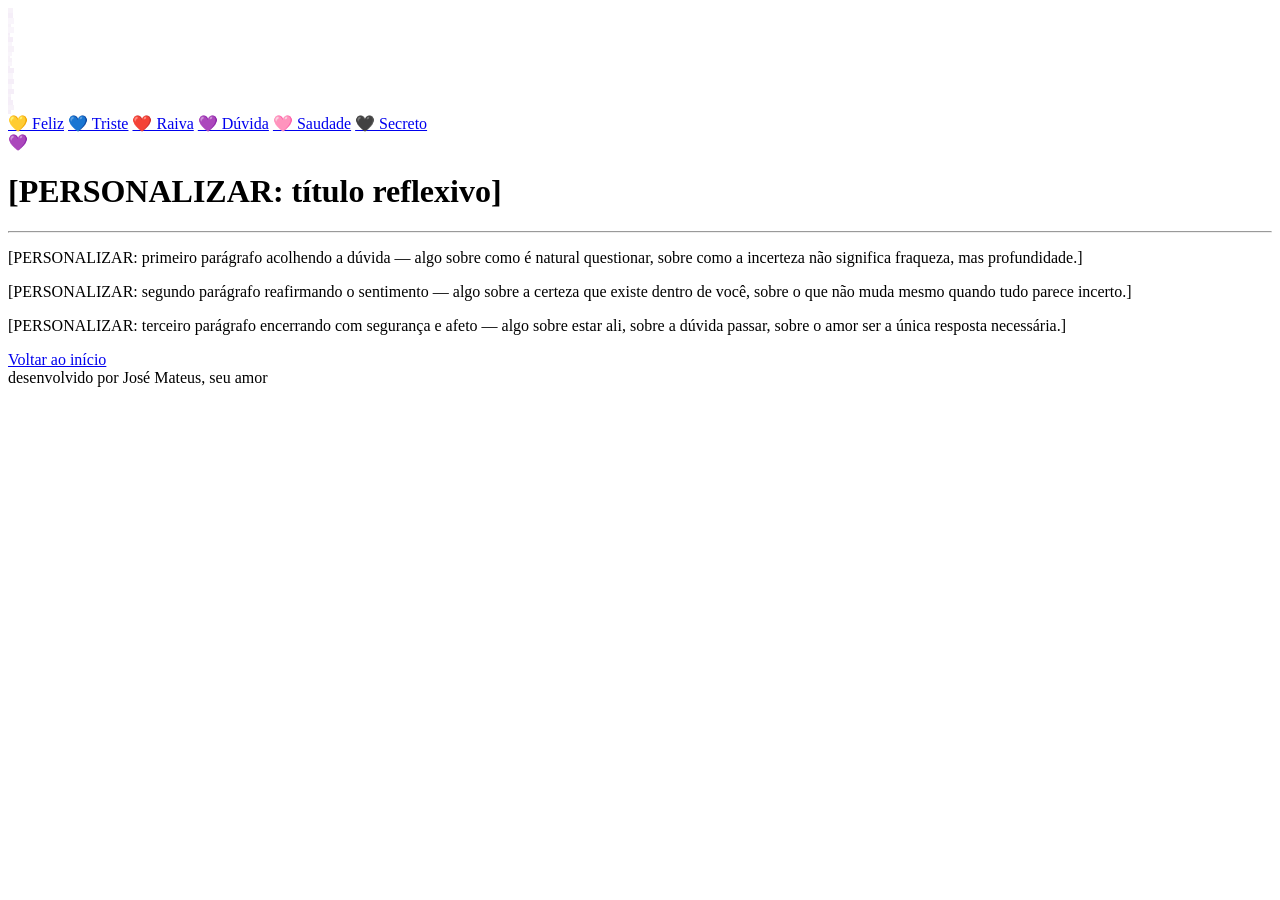
==== duvida.html @ cfa59cf8 "Create duvida.html" ====
<!DOCTYPE html>
<html lang="pt-BR">
<head>
  <meta charset="UTF-8">
  <meta name="viewport" content="width=device-width, initial-scale=1.0">
  <title>💜 Dúvida</title>
  <link rel="stylesheet" href="../style.css">
</head>
<body class="pagina-duvida">

  <!-- PARTÍCULAS -->
  <div class="particulas" id="particulas"></div>

  <!-- NAVBAR -->
  <header class="navbar">
    <nav>
      <a href="feliz.html">💛 Feliz</a>
      <a href="triste.html">💙 Triste</a>
      <a href="raiva.html">❤️ Raiva</a>
      <a href="duvida.html" class="active">💜 Dúvida</a>
      <a href="saudade.html">🩷 Saudade</a>
      <a href="secreto.html">🖤 Secreto</a>
    </nav>
  </header>

  <!-- CONTEÚDO -->
  <main class="conteudo-principal">
    <div class="emoji-principal fade-in">💜</div>
    <h1 class="titulo-cursivo fade-in fade-in-delay-1">[PERSONALIZAR: título reflexivo]</h1>
    <hr class="separador fade-in fade-in-delay-2">
    <p class="texto-corpo fade-in fade-in-delay-2">
      [PERSONALIZAR: primeiro parágrafo acolhendo a dúvida — algo sobre como é natural questionar, sobre como a incerteza não significa fraqueza, mas profundidade.]
    </p>
    <p class="texto-corpo fade-in fade-in-delay-3">
      [PERSONALIZAR: segundo parágrafo reafirmando o sentimento — algo sobre a certeza que existe dentro de você, sobre o que não muda mesmo quando tudo parece incerto.]
    </p>
    <p class="texto-corpo fade-in fade-in-delay-4">
      [PERSONALIZAR: terceiro parágrafo encerrando com segurança e afeto — algo sobre estar ali, sobre a dúvida passar, sobre o amor ser a única resposta necessária.]
    </p>
    <a href="../index.html" class="btn fade-in fade-in-delay-5">Voltar ao início</a>
  </main>

  <!-- ASSINATURA -->
  <footer class="assinatura fade-in fade-in-delay-6">
    desenvolvido por José Mateus, seu amor
  </footer>

  <!-- SCRIPT DE PARTÍCULAS -->
  <script>
    (function() {
      const container = document.getElementById('particulas');
      const cores = ['rgba(155, 89, 182, 0.1)', 'rgba(176, 124, 198, 0.08)', 'rgba(142, 68, 173, 0.07)'];
      for (let i = 0; i < 25; i++) {
        const p = document.createElement('div');
        p.classList.add('particula');
        const tamanho = Math.random() * 4 + 2;
        p.style.width = tamanho + 'px';
        p.style.height = tamanho + 'px';
        p.style.left = Math.random() * 100 + '%';
        p.style.bottom = '-10px';
        p.style.background = cores[Math.floor(Math.random() * cores.length)];
        p.style.animationDuration = (Math.random() * 15 + 10) + 's';
        p.style.animationDelay = (Math.random() * 10) + 's';
        container.appendChild(p);
      }
    })();
  </script>

</body>
</html>
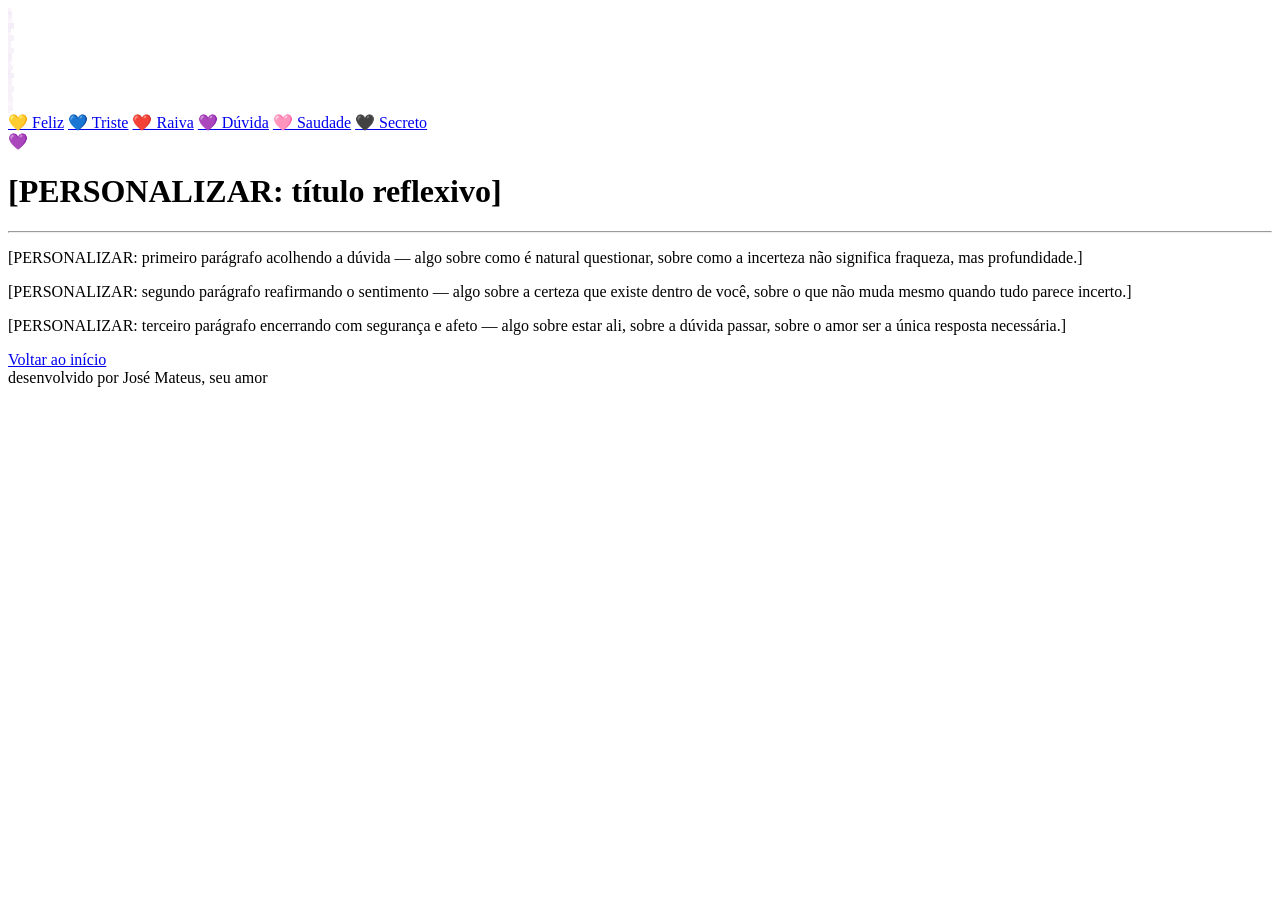
==== commit a64eb73c: "Update duvida.html" ====
--- a/duvida.html
+++ b/duvida.html
@@ -4,7 +4,7 @@
   <meta charset="UTF-8">
   <meta name="viewport" content="width=device-width, initial-scale=1.0">
   <title>💜 Dúvida</title>
-  <link rel="stylesheet" href="../style.css">
+  <link rel="stylesheet" href="style.css">
 </head>
 <body class="pagina-duvida">
 
@@ -37,7 +37,7 @@
     <p class="texto-corpo fade-in fade-in-delay-4">
       [PERSONALIZAR: terceiro parágrafo encerrando com segurança e afeto — algo sobre estar ali, sobre a dúvida passar, sobre o amor ser a única resposta necessária.]
     </p>
-    <a href="../index.html" class="btn fade-in fade-in-delay-5">Voltar ao início</a>
+    <a href="index.html" class="btn fade-in fade-in-delay-5">Voltar ao início</a>
   </main>
 
   <!-- ASSINATURA -->
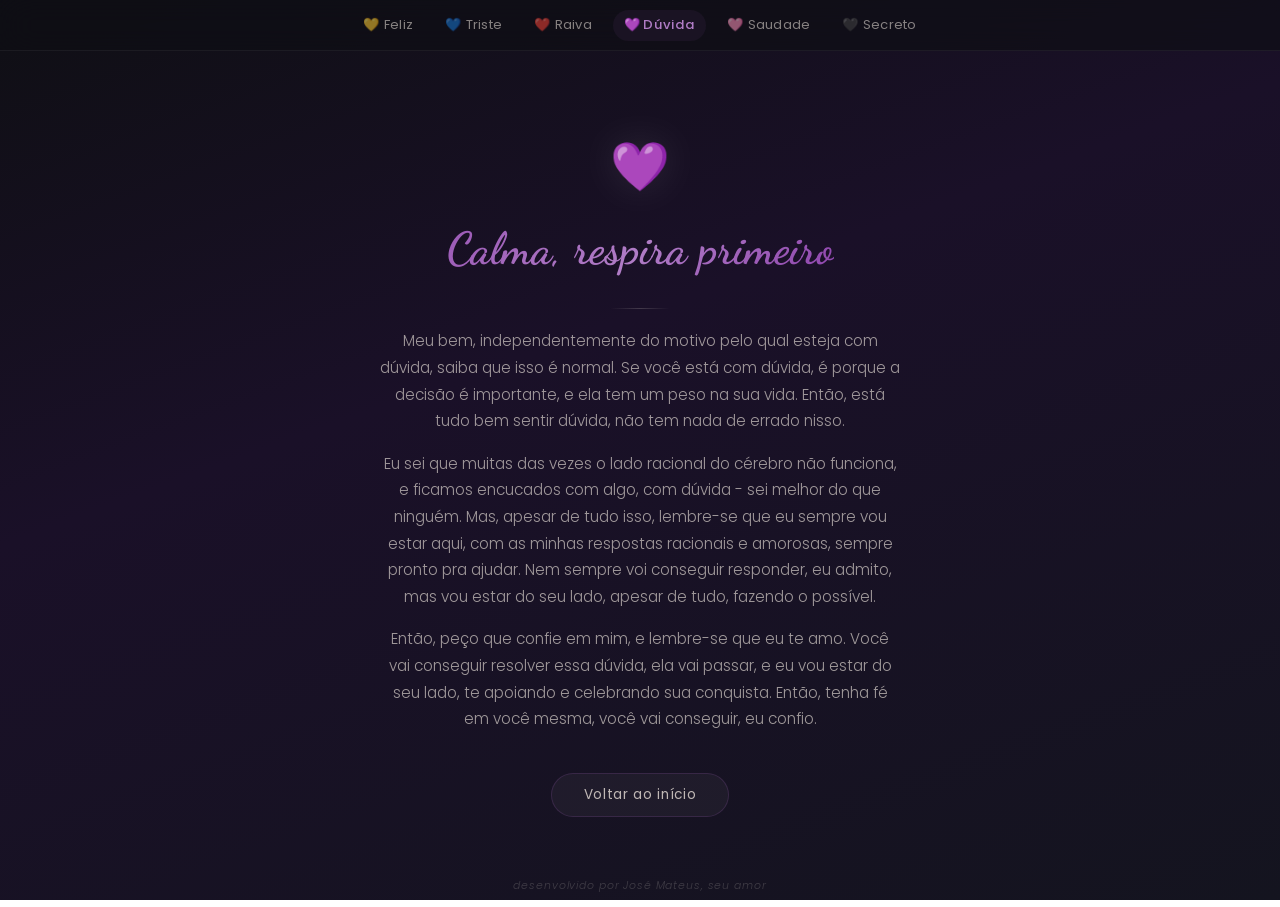
==== commit 7aff83f2: "Update duvida.html" ====
--- a/duvida.html
+++ b/duvida.html
@@ -26,16 +26,16 @@
   <!-- CONTEÚDO -->
   <main class="conteudo-principal">
     <div class="emoji-principal fade-in">💜</div>
-    <h1 class="titulo-cursivo fade-in fade-in-delay-1">[PERSONALIZAR: título reflexivo]</h1>
+    <h1 class="titulo-cursivo fade-in fade-in-delay-1">Calma, respira primeiro</h1>
     <hr class="separador fade-in fade-in-delay-2">
     <p class="texto-corpo fade-in fade-in-delay-2">
-      [PERSONALIZAR: primeiro parágrafo acolhendo a dúvida — algo sobre como é natural questionar, sobre como a incerteza não significa fraqueza, mas profundidade.]
+      Meu bem, independentemente do motivo pelo qual esteja com dúvida, saiba que isso é normal. Se você está com dúvida, é porque a decisão é importante, e ela tem um peso na sua vida. Então, está tudo bem sentir dúvida, não tem nada de errado nisso. 
     </p>
     <p class="texto-corpo fade-in fade-in-delay-3">
-      [PERSONALIZAR: segundo parágrafo reafirmando o sentimento — algo sobre a certeza que existe dentro de você, sobre o que não muda mesmo quando tudo parece incerto.]
+      Eu sei que muitas das vezes o lado racional do cérebro não funciona, e ficamos encucados com algo, com dúvida - sei melhor do que ninguém. Mas, apesar de tudo isso, lembre-se que eu sempre vou estar aqui, com as minhas respostas racionais e amorosas, sempre pronto pra ajudar. Nem sempre voi conseguir responder, eu admito, mas vou estar do seu lado, apesar de tudo, fazendo o possível.
     </p>
     <p class="texto-corpo fade-in fade-in-delay-4">
-      [PERSONALIZAR: terceiro parágrafo encerrando com segurança e afeto — algo sobre estar ali, sobre a dúvida passar, sobre o amor ser a única resposta necessária.]
+      Então, peço que confie em mim, e lembre-se que eu te amo. Você vai conseguir resolver essa dúvida, ela vai passar, e eu vou estar do seu lado, te apoiando e celebrando sua conquista. Então, tenha fé em você mesma, você vai conseguir, eu confio. 
     </p>
     <a href="index.html" class="btn fade-in fade-in-delay-5">Voltar ao início</a>
   </main>
--- a/style.css
+++ b/style.css
@@ -0,0 +1,516 @@
+/* ═══════════════════════════════════════════
+   FONTES
+   ═══════════════════════════════════════════ */
+@import url('https://fonts.googleapis.com/css2?family=Dancing+Script:wght@400;700&family=Poppins:wght@300;400;500;600&display=swap');
+
+/* ═══════════════════════════════════════════
+   RESET & BASE
+   ═══════════════════════════════════════════ */
+*, *::before, *::after {
+  margin: 0;
+  padding: 0;
+  box-sizing: border-box;
+}
+
+html, body {
+  height: 100%;
+  overflow: hidden;
+}
+
+body {
+  font-family: 'Poppins', sans-serif;
+  font-weight: 300;
+  background-color: #0f0f14;
+  color: #e8e0d8;
+  display: flex;
+  flex-direction: column;
+  min-height: 100vh;
+  -webkit-font-smoothing: antialiased;
+}
+
+/* ═══════════════════════════════════════════
+   NAVBAR — GLASSMORPHISM
+   ═══════════════════════════════════════════ */
+.navbar {
+  position: fixed;
+  top: 0;
+  left: 0;
+  width: 100%;
+  z-index: 1000;
+  background: rgba(15, 15, 20, 0.65);
+  backdrop-filter: blur(18px);
+  -webkit-backdrop-filter: blur(18px);
+  border-bottom: 1px solid rgba(255, 255, 255, 0.06);
+  padding: 0.6rem 1rem;
+}
+
+.navbar nav {
+  display: flex;
+  justify-content: center;
+  align-items: center;
+  flex-wrap: wrap;
+  gap: 0.3rem 0.6rem;
+  max-width: 800px;
+  margin: 0 auto;
+}
+
+.navbar a {
+  text-decoration: none;
+  color: rgba(232, 224, 216, 0.55);
+  font-size: 0.82rem;
+  font-weight: 400;
+  padding: 0.35rem 0.7rem;
+  border-radius: 50px;
+  transition: all 0.4s ease;
+  white-space: nowrap;
+  letter-spacing: 0.02em;
+}
+
+.navbar a:hover {
+  color: #e8e0d8;
+  background: rgba(255, 255, 255, 0.07);
+}
+
+.navbar a.active {
+  color: #f5f0ea;
+  background: rgba(255, 255, 255, 0.1);
+  font-weight: 500;
+}
+
+/* ═══════════════════════════════════════════
+   CONTEÚDO PRINCIPAL
+   ═══════════════════════════════════════════ */
+.conteudo-principal {
+  flex: 1;
+  display: flex;
+  flex-direction: column;
+  justify-content: center;
+  align-items: center;
+  text-align: center;
+  padding: 5rem 1.5rem 3rem;
+  max-width: 680px;
+  margin: 0 auto;
+  width: 100%;
+}
+
+/* ═══════════════════════════════════════════
+   CORAÇÃO / EMOJI PRINCIPAL
+   ═══════════════════════════════════════════ */
+.emoji-principal {
+  font-size: 3rem;
+  margin-bottom: 1.2rem;
+  animation: pulsar 3s ease-in-out infinite;
+  filter: drop-shadow(0 0 20px rgba(255, 255, 255, 0.1));
+}
+
+@keyframes pulsar {
+  0%, 100% { transform: scale(1); opacity: 0.9; }
+  50% { transform: scale(1.08); opacity: 1; }
+}
+
+/* ═══════════════════════════════════════════
+   TIPOGRAFIA
+   ═══════════════════════════════════════════ */
+.titulo-cursivo {
+  font-family: 'Dancing Script', cursive;
+  font-size: 2.8rem;
+  font-weight: 700;
+  line-height: 1.2;
+  margin-bottom: 0.8rem;
+  color: #f5f0ea;
+}
+
+.subtitulo {
+  font-size: 1.05rem;
+  font-weight: 300;
+  color: rgba(232, 224, 216, 0.7);
+  margin-bottom: 1.6rem;
+  font-style: italic;
+  letter-spacing: 0.03em;
+}
+
+.texto-corpo {
+  font-size: 0.95rem;
+  font-weight: 300;
+  line-height: 1.75;
+  color: rgba(232, 224, 216, 0.65);
+  margin-bottom: 1rem;
+  max-width: 520px;
+}
+
+.texto-corpo:last-of-type {
+  margin-bottom: 2rem;
+}
+
+/* ═══════════════════════════════════════════
+   BOTÕES
+   ═══════════════════════════════════════════ */
+.btn {
+  display: inline-block;
+  text-decoration: none;
+  font-family: 'Poppins', sans-serif;
+  font-size: 0.85rem;
+  font-weight: 400;
+  letter-spacing: 0.05em;
+  padding: 0.7rem 2rem;
+  border-radius: 50px;
+  border: 1px solid rgba(255, 255, 255, 0.12);
+  color: rgba(232, 224, 216, 0.8);
+  background: rgba(255, 255, 255, 0.04);
+  cursor: pointer;
+  transition: all 0.4s ease;
+  margin-top: 0.5rem;
+}
+
+.btn:hover {
+  background: rgba(255, 255, 255, 0.1);
+  color: #f5f0ea;
+  border-color: rgba(255, 255, 255, 0.2);
+  transform: translateY(-2px);
+}
+
+/* ═══════════════════════════════════════════
+   RODAPÉ / ASSINATURA
+   ═══════════════════════════════════════════ */
+.assinatura {
+  position: fixed;
+  bottom: 0;
+  left: 0;
+  width: 100%;
+  text-align: center;
+  padding: 0.8rem 1rem;
+  font-size: 0.68rem;
+  font-weight: 300;
+  color: rgba(232, 224, 216, 0.2);
+  letter-spacing: 0.08em;
+  font-style: italic;
+  pointer-events: none;
+}
+
+/* ═══════════════════════════════════════════
+   ANIMAÇÕES DE ENTRADA
+   ═══════════════════════════════════════════ */
+.fade-in {
+  opacity: 0;
+  transform: translateY(18px);
+  animation: fadeInUp 1s ease forwards;
+}
+
+.fade-in-delay-1 { animation-delay: 0.2s; }
+.fade-in-delay-2 { animation-delay: 0.5s; }
+.fade-in-delay-3 { animation-delay: 0.8s; }
+.fade-in-delay-4 { animation-delay: 1.1s; }
+.fade-in-delay-5 { animation-delay: 1.4s; }
+.fade-in-delay-6 { animation-delay: 1.7s; }
+
+@keyframes fadeInUp {
+  to {
+    opacity: 1;
+    transform: translateY(0);
+  }
+}
+
+/* ═══════════════════════════════════════════
+   PARTÍCULAS DE FUNDO (geradas via JS)
+   ═══════════════════════════════════════════ */
+.particulas {
+  position: fixed;
+  top: 0;
+  left: 0;
+  width: 100%;
+  height: 100%;
+  pointer-events: none;
+  z-index: 0;
+  overflow: hidden;
+}
+
+.particula {
+  position: absolute;
+  border-radius: 50%;
+  opacity: 0;
+  animation: flutuar linear infinite;
+}
+
+@keyframes flutuar {
+  0% {
+    opacity: 0;
+    transform: translateY(0) scale(0.5);
+  }
+  10% {
+    opacity: 0.6;
+  }
+  90% {
+    opacity: 0.3;
+  }
+  100% {
+    opacity: 0;
+    transform: translateY(-100vh) scale(0);
+  }
+}
+
+/* Conteúdo fica acima das partículas */
+.navbar, .conteudo-principal, .assinatura {
+  position: relative;
+  z-index: 1;
+}
+
+/* ═══════════════════════════════════════════
+   EFEITO TYPEWRITER (para secreto.html)
+   ═══════════════════════════════════════════ */
+.typewriter {
+  overflow: hidden;
+  border-right: 2px solid rgba(232, 224, 216, 0.3);
+  white-space: normal;
+  display: inline;
+}
+
+.typewriter-cursor {
+  animation: piscar 1s step-end infinite;
+}
+
+@keyframes piscar {
+  0%, 100% { border-color: rgba(232, 224, 216, 0.3); }
+  50% { border-color: transparent; }
+}
+
+/* ═══════════════════════════════════════════
+   TEMAS POR PÁGINA
+   ═══════════════════════════════════════════ */
+
+/* HOME */
+.pagina-home {
+  background: linear-gradient(160deg, #0f0f14 0%, #1a1520 40%, #14141f 100%);
+}
+
+.pagina-home .titulo-cursivo {
+  background: linear-gradient(135deg, #f5deb3, #deb887, #d4a574);
+  -webkit-background-clip: text;
+  -webkit-text-fill-color: transparent;
+  background-clip: text;
+}
+
+.pagina-home .navbar a.active {
+  color: #f5deb3;
+}
+
+/* FELIZ */
+.pagina-feliz {
+  background: linear-gradient(160deg, #0f0f14 0%, #1f1a10 40%, #14141f 100%);
+}
+
+.pagina-feliz .titulo-cursivo {
+  background: linear-gradient(135deg, #ffd700, #f0c040, #e6b830);
+  -webkit-background-clip: text;
+  -webkit-text-fill-color: transparent;
+  background-clip: text;
+}
+
+.pagina-feliz .navbar a.active {
+  color: #ffd700;
+  background: rgba(255, 215, 0, 0.08);
+}
+
+.pagina-feliz .btn {
+  border-color: rgba(255, 215, 0, 0.2);
+}
+
+.pagina-feliz .btn:hover {
+  background: rgba(255, 215, 0, 0.08);
+  border-color: rgba(255, 215, 0, 0.35);
+  color: #ffd700;
+}
+
+/* TRISTE */
+.pagina-triste {
+  background: linear-gradient(160deg, #0f0f14 0%, #0f1525 40%, #14141f 100%);
+}
+
+.pagina-triste .titulo-cursivo {
+  background: linear-gradient(135deg, #6fa8dc, #87b5e0, #5b9bd5);
+  -webkit-background-clip: text;
+  -webkit-text-fill-color: transparent;
+  background-clip: text;
+}
+
+.pagina-triste .navbar a.active {
+  color: #6fa8dc;
+  background: rgba(111, 168, 220, 0.08);
+}
+
+.pagina-triste .btn {
+  border-color: rgba(111, 168, 220, 0.2);
+}
+
+.pagina-triste .btn:hover {
+  background: rgba(111, 168, 220, 0.08);
+  border-color: rgba(111, 168, 220, 0.35);
+  color: #6fa8dc;
+}
+
+/* RAIVA */
+.pagina-raiva {
+  background: linear-gradient(160deg, #0f0f14 0%, #1f1015 40%, #14141f 100%);
+}
+
+.pagina-raiva .titulo-cursivo {
+  background: linear-gradient(135deg, #c0392b, #e74c3c, #b03a2e);
+  -webkit-background-clip: text;
+  -webkit-text-fill-color: transparent;
+  background-clip: text;
+}
+
+.pagina-raiva .navbar a.active {
+  color: #e74c3c;
+  background: rgba(231, 76, 60, 0.08);
+}
+
+.pagina-raiva .btn {
+  border-color: rgba(231, 76, 60, 0.2);
+}
+
+.pagina-raiva .btn:hover {
+  background: rgba(231, 76, 60, 0.08);
+  border-color: rgba(231, 76, 60, 0.35);
+  color: #e74c3c;
+}
+
+/* DÚVIDA */
+.pagina-duvida {
+  background: linear-gradient(160deg, #0f0f14 0%, #1a1028 40%, #14141f 100%);
+}
+
+.pagina-duvida .titulo-cursivo {
+  background: linear-gradient(135deg, #9b59b6, #b07cc6, #8e44ad);
+  -webkit-background-clip: text;
+  -webkit-text-fill-color: transparent;
+  background-clip: text;
+}
+
+.pagina-duvida .navbar a.active {
+  color: #b07cc6;
+  background: rgba(155, 89, 182, 0.08);
+}
+
+.pagina-duvida .btn {
+  border-color: rgba(155, 89, 182, 0.2);
+}
+
+.pagina-duvida .btn:hover {
+  background: rgba(155, 89, 182, 0.08);
+  border-color: rgba(155, 89, 182, 0.35);
+  color: #b07cc6;
+}
+
+/* SAUDADE */
+.pagina-saudade {
+  background: linear-gradient(160deg, #0f0f14 0%, #201018 40%, #14141f 100%);
+}
+
+.pagina-saudade .titulo-cursivo {
+  background: linear-gradient(135deg, #e8788a, #f09aa5, #d4697a);
+  -webkit-background-clip: text;
+  -webkit-text-fill-color: transparent;
+  background-clip: text;
+}
+
+.pagina-saudade .navbar a.active {
+  color: #e8788a;
+  background: rgba(232, 120, 138, 0.08);
+}
+
+.pagina-saudade .btn {
+  border-color: rgba(232, 120, 138, 0.2);
+}
+
+.pagina-saudade .btn:hover {
+  background: rgba(232, 120, 138, 0.08);
+  border-color: rgba(232, 120, 138, 0.35);
+  color: #e8788a;
+}
+
+/* SECRETO */
+.pagina-secreto {
+  background: linear-gradient(160deg, #0f0f14 0%, #15151f 40%, #0f0f18 100%);
+}
+
+.pagina-secreto .titulo-cursivo {
+  background: linear-gradient(135deg, #c0c0c0, #e0d8d0, #a8a0a0);
+  -webkit-background-clip: text;
+  -webkit-text-fill-color: transparent;
+  background-clip: text;
+}
+
+.pagina-secreto .navbar a.active {
+  color: #c0c0c0;
+  background: rgba(192, 192, 192, 0.08);
+}
+
+.pagina-secreto .btn {
+  border-color: rgba(192, 192, 192, 0.2);
+}
+
+.pagina-secreto .btn:hover {
+  background: rgba(192, 192, 192, 0.08);
+  border-color: rgba(192, 192, 192, 0.35);
+  color: #c0c0c0;
+}
+
+/* ═══════════════════════════════════════════
+   SEPARADOR DECORATIVO
+   ═══════════════════════════════════════════ */
+.separador {
+  width: 60px;
+  height: 1px;
+  background: linear-gradient(90deg, transparent, rgba(232, 224, 216, 0.2), transparent);
+  margin: 1.2rem auto;
+  border: none;
+}
+
+/* ═══════════════════════════════════════════
+   RESPONSIVO
+   ═══════════════════════════════════════════ */
+@media (max-width: 600px) {
+  .navbar {
+    padding: 0.5rem 0.6rem;
+  }
+
+  .navbar nav {
+    gap: 0.2rem 0.35rem;
+  }
+
+  .navbar a {
+    font-size: 0.72rem;
+    padding: 0.3rem 0.55rem;
+  }
+
+  .conteudo-principal {
+    padding: 4.5rem 1.2rem 3rem;
+  }
+
+  .titulo-cursivo {
+    font-size: 2rem;
+  }
+
+  .subtitulo {
+    font-size: 0.92rem;
+  }
+
+  .texto-corpo {
+    font-size: 0.88rem;
+  }
+
+  .emoji-principal {
+    font-size: 2.4rem;
+  }
+}
+
+@media (max-width: 380px) {
+  .titulo-cursivo {
+    font-size: 1.7rem;
+  }
+
+  .navbar a {
+    font-size: 0.68rem;
+    padding: 0.25rem 0.45rem;
+  }
+}
